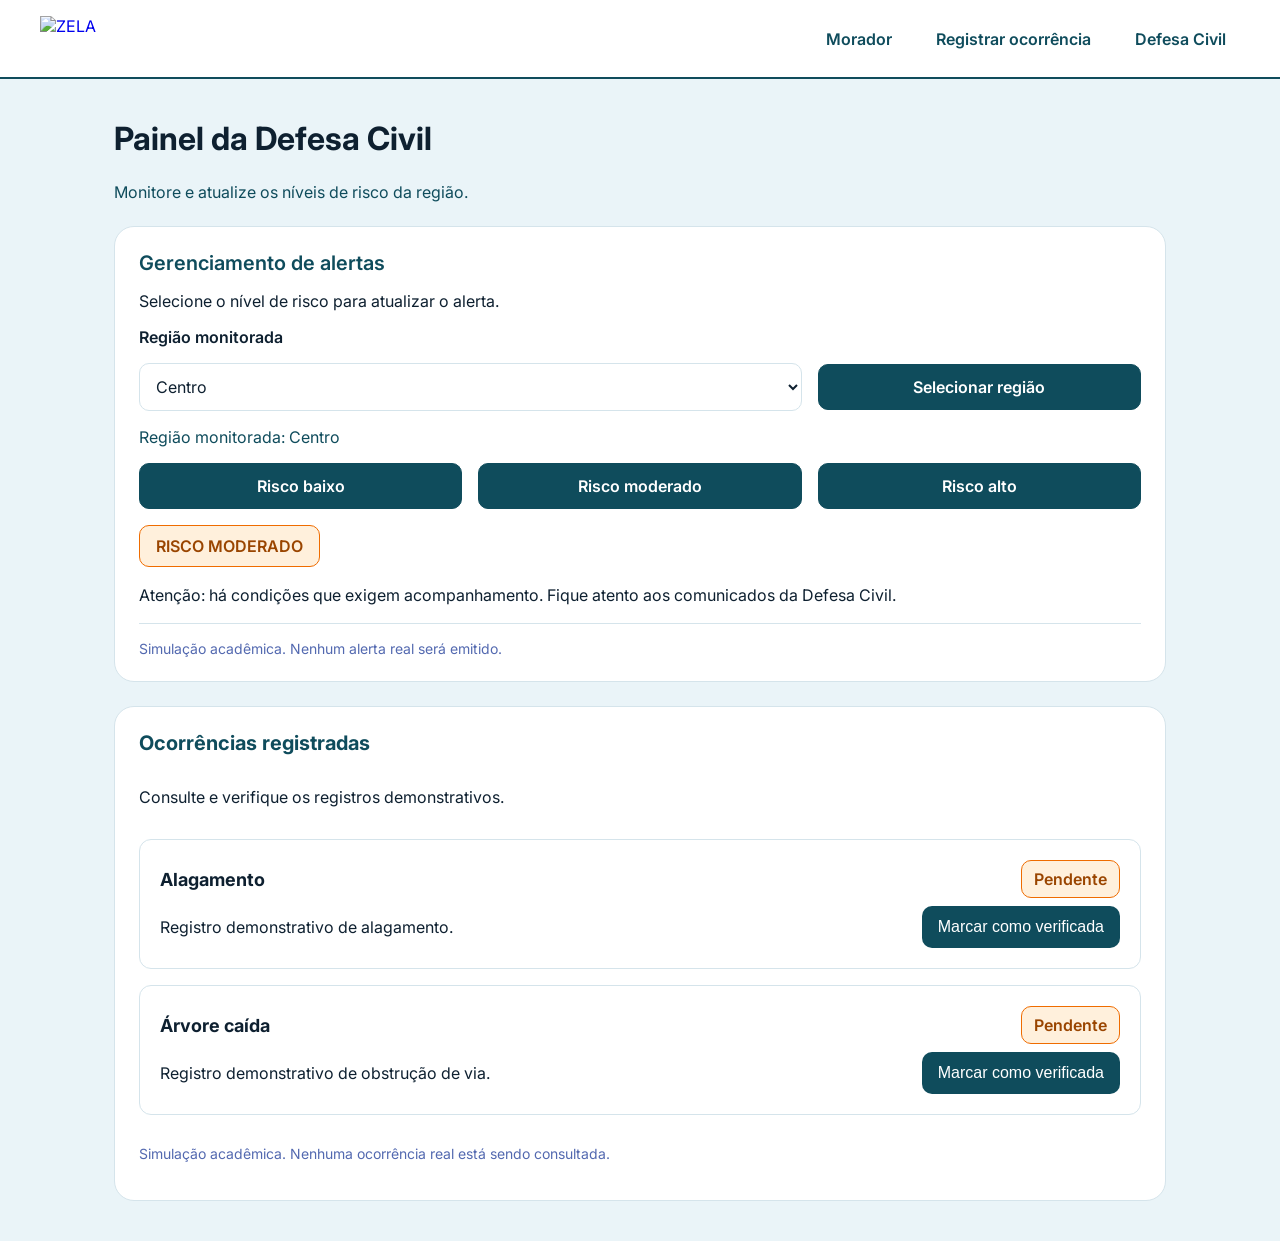
==== autoridade.html @ 5700202f "Integração inicial do formulário de ocorrência" ====
<!DOCTYPE html>
<html lang="pt-BR">
<head>
    <meta charset="UTF-8">
    <meta name="viewport" content="width=device-width, initial-scale=1.0">
    <title>ZELA - Painel da Defesa Civil</title>
    <link rel="preconnect" href="https://fonts.googleapis.com">
    <link rel="preconnect" href="https://fonts.gstatic.com" crossorigin>
    <link href="https://fonts.googleapis.com/css2?family=Inter:wght@400;500;600;700&display=swap" rel="stylesheet">
    <link rel="stylesheet" href="css/style.css">
</head>

<body>

    <header class="cabecalho">
        <a href="index.html" class="cabecalho__marca">
            <img src="img/logo-zela.png" alt="ZELA" class="cabecalho__logo">
        </a>

        <nav class="cabecalho__navegacao">
            <a href="index.html" class="cabecalho__link">Morador</a>
            <a class="cabecalho__link" href="ocorrencia.html">Registrar ocorrência</a>
            <a href="autoridade.html" class="cabecalho__link">Defesa Civil</a>
        </nav>
    </header>

    <main class="autoridade">

        <h1 class="autoridade__titulo">
            Painel da Defesa Civil
        </h1>

        <p class="autoridade__descricao">
            Monitore e atualize os níveis de risco da região.
        </p>

        <section class="gerenciamento">

            <h2 class="gerenciamento__titulo">
                Gerenciamento de alertas
            </h2>

            <p class="gerenciamento__descricao">
                Selecione o nível de risco para atualizar o alerta.
            </p>
            
            <label for="regiaoMonitorada" class="gerenciamento__rotulo">
                Região monitorada
            </label>

            <select id="regiaoMonitorada" class="gerenciamento__selecao">
                <option value="Centro">Centro</option>
                <option value="Zona Norte">Zona Norte</option>
                <option value="Zona Sul">Zona Sul</option>
            </select>

            <button type="button" class="gerenciamento__botao gerenciamento__confirmar" onclick="atualizarRegiao()">
                Selecionar região
            </button>

            <p id="mensagemRegiao" class="gerenciamento__regiao">
                Região monitorada: Centro
            </p>

            <button type="button" class="gerenciamento__botao" onclick="selecionarRisco('baixo')">
                Risco baixo
            </button>

            <button type="button" class="gerenciamento__botao" onclick="selecionarRisco('moderado')">
                Risco moderado
            </button>

            <button type="button" class="gerenciamento__botao" onclick="selecionarRisco('alto')">
                Risco alto
            </button>

            <p id="nivelRiscoAutoridade" class="gerenciamento__nivel">
                RISCO MODERADO
            </p>

            <p id="mensagemAlertaAutoridade" class="gerenciamento__mensagem">
                Atenção: há condições que exigem acompanhamento.
                Fique atento aos comunicados da Defesa Civil.
            </p>

            <p class="gerenciamento__aviso">
                Simulação acadêmica. Nenhum alerta real será emitido.
            </p>
        </section>

        <section class="ocorrencias">
            <h2>Ocorrências registradas</h2>
            <p>Consulte e verifique os registros demonstrativos.</p>

            <article class="ocorrencias__item">
                <h3>Alagamento</h3>

                <p id="statusOcorrencia1" class="ocorrencias__status ocorrencias__status--pendente">
                    Pendente
                </p>

                <p class="ocorrencias__descricao">
                Registro demonstrativo de alagamento.
                </p>

                <button id="botaoOcorrencia1" class="ocorrencias__botao" type="button"
                onclick="verificarOcorrencia(1)">
                    Marcar como verificada
                </button>
            </article>

            <article class="ocorrencias__item">
                <h3>Árvore caída</h3>

                <p id="statusOcorrencia2" class="ocorrencias__status ocorrencias__status--pendente">
                    Pendente
                </p>

                <p class="ocorrencias__descricao">
                    Registro demonstrativo de obstrução de via.
                </p>

                <button id="botaoOcorrencia2" class="ocorrencias__botao" type="button"
                onclick="verificarOcorrencia(2)">
                    Marcar como verificada
                </button>
            </article>

            <p class="ocorrencias__aviso">
                Simulação acadêmica. Nenhuma ocorrência real está sendo consultada.
            </p>
        </section>

    </main>

<script src="js/autoridade.js"></script>


</body>
</html>
---- css/style.css ----
* {
    box-sizing: border-box;
}

body {
    margin: 0;
    background: #EAF4F8;
    color: #0E2030;
    font-family: 'Inter', Arial, sans-serif;
}

/* CABEÇALHO */

.cabecalho {
    display: flex;
    align-items: center;
    justify-content: space-between;
    padding: 16px 40px;
    background: #FFFFFF;
    border-bottom: 2px solid #0F4C5C;
    gap: 20px;
}

.cabecalho__marca {
    display: inline-flex;
    align-items: center;
    text-decoration: none;
}

.cabecalho__logo {
    height: 45px;
    width: auto;
    display: block;
}

.cabecalho__navegacao {
    display: flex;
    align-items: center;
    gap: 16px;
}

.cabecalho__link {
    color: #0F4C5C;
    font-size: 16px;
    font-weight: 600;
    text-decoration: none;
    padding: 10px 14px;
    border-radius: 8px;
}

.cabecalho__link:hover {
    background: #EAF4F8;
}

/* DASHBOARD DO MORADOR */

.morador {
    max-width: 1100px;
    margin: 0 auto;
    padding: 40px 24px;
    display: grid;
    grid-template-columns: 1fr;
    gap: 24px;
}

.morador__titulo {
    color: #0E2030;
    font-size: 32px;
    font-weight: 700;
    margin: 0;
}

.morador__descricao {
    color: #0F4C5C;
    font-size: 16px;
    margin: 0;
}

/* ALERTA DA REGIÃO */

.alerta {
    background: #FFFFFF;
    border: 1px solid #D5E4EB;
    border-radius: 20px;
    padding: 24px;
}

.alerta__titulo {
    color: #0F4C5C;
    font-size: 20px;
    font-weight: 600;
    margin: 0 0 16px;
}

.alerta__mensagem {
    color: #0E2030;
    font-size: 16px;
    line-height: 1.5;
    margin: 0;
}

/* NÍVEL DE RISCO */

.alerta__nivel {
    display: inline-block;
    background: #FFF0DC;
    color: #9A4500;
    border: 1px solid #EF6C00;
    border-radius: 10px;
    padding: 10px 16px;
    font-size: 16px;
    font-weight: 600;
    margin: 0 0 16px;
}

.alerta__aviso {
    color: #5369B0;
    font-size: 14px;
    border-top: 1px solid #D5E4EB;
    padding-top: 16px;
    margin: 20px 0 0;
}

/* CARD DE ROTAS E ABRIGOS */

.rotas {
    display: grid;
    grid-template-columns: 2fr auto auto 2fr;
    align-items: center;
    column-gap: 16px;
    row-gap: 8px;
    background: #FFFFFF;
    border: 1px solid #D5E4EB;
    border-radius: 20px;
    padding: 24px;
}

/* TÍTULO E DESCRIÇÃO DOS ABRIGOS */

.abrigos__titulo {
    grid-column: 1;
    grid-row: 1;
    color: #0F4C5C;
    font-size: 20px;
    font-weight: 600;
    margin: 0;
}

.abrigos__descricao {
    grid-column: 1;
    grid-row: 2;
    color: #0E2030;
    font-size: 14px;
    line-height: 1.5;
    margin: 0;
}

/* BOTÕES DOS ABRIGOS */

.abrigos__botao {
    background: #EAF4F8;
    color: #0F4C5C;
    border: 1px solid #0F4C5C;
    border-radius: 10px;
    padding: 12px 20px;
    font-family: inherit;
    font-size: 16px;
    font-weight: 600;
    cursor: pointer;
}

.abrigos__botao:hover {
    background: #D5E4EB;
}

.abrigos__botao--selecionado {
    background: #0F4C5C;
    color: #FFFFFF;
}

.abrigos__botao--selecionado:hover {
    background: #0E2030;
}

#botaoAbrigoA {
    grid-column: 2;
    grid-row: 1 / 3;
}

#botaoAbrigoB {
    grid-column: 3;
    grid-row: 1 / 3;
}

/* INFORMAÇÃO DO ABRIGO SELECIONADO */

.abrigos__informacao {
    grid-column: 4;
    grid-row: 1 / 3;
    background: #EAF4F8;
    border-left: 4px solid #0F4C5C;
    border-radius: 10px;
    padding: 12px;
    color: #0E2030;
    font-size: 14px;
    line-height: 1.5;
    margin: 0;
}

/* MAPA DE ROTAS */

.mapa {
    grid-column: 1 / -1;
    border-top: 1px solid #D5E4EB;
    padding-top: 20px;
    margin-top: 16px;
}

.mapa__imagem {
    width: 100%;
    max-width: 1150px;
    display: block;
    margin: 0 auto;
    border: 1px solid #D5E4EB;
    border-radius: 16px;
    box-shadow: 0 4px 12px rgba(14, 32, 48, 0.08);
}

.mapa__aviso {
    color: #5369B0;
    font-size: 14px;
    line-height: 1.5;
    margin: 16px 0 0;
}

/* PAINEL DA DEFESA CIVIL */

.autoridade {
    max-width: 1100px;
    margin: 0 auto;
    padding: 40px 24px;
    display: grid;
    gap: 24px;
}

.autoridade__titulo {
    color: #0E2030;
    font-size: 32px;
    font-weight: 700;
    margin: 0;
}

.autoridade__descricao {
    color: #0F4C5C;
    font-size: 16px;
    margin: 0;
}

/* GERENCIAMENTO DE ALERTAS */

.gerenciamento {
    background: #FFFFFF;
    border: 1px solid #D5E4EB;
    border-radius: 20px;
    padding: 24px;

    display: grid;
    grid-template-columns: 1fr 1fr 1fr;
    gap: 16px;
    align-items: center;
}

.gerenciamento__titulo {
    color: #0F4C5C;
    font-size: 20px;
    font-weight: 600;
    margin: 0;
}

.gerenciamento__descricao {
    color: #0E2030;
    font-size: 16px;
    margin: 0;
}

.gerenciamento__rotulo {
    grid-column: 1 / -1;
    font-size: 16px;
    font-weight: 600;
    color: #0E2030;
}

.gerenciamento__selecao {
    grid-column: 1 / 3;
    padding: 12px;
    font-size: 16px;
    font-family: inherit;
    border: 1px solid #D5E4EB;
    border-radius: 10px;
    background: #FFFFFF;
    color: #0E2030;
}

.gerenciamento__confirmar {
    grid-column: 3;
}

.gerenciamento__regiao {
    grid-column: 1 / -1;
    margin: 0;
    color: #0F4C5C;
}

/* BOTÕES DE RISCO */

.gerenciamento__botao {
    background: #0F4C5C;
    color: #FFFFFF;
    border: 1px solid #0F4C5C;
    border-radius: 10px;
    padding: 12px 20px;
    font-family: inherit;
    font-size: 16px;
    font-weight: 600;
    cursor: pointer;
}

.gerenciamento__botao:hover {
    background: #0E2030;
}

/* ALERTA SELECIONADO */

.gerenciamento__nivel {
    background: #FFF0DC;
    color: #9A4500;
    border: 1px solid #EF6C00;
    border-radius: 10px;
    padding: 10px 16px;
    font-size: 16px;
    font-weight: 600;
    margin: 0;
}

.gerenciamento__mensagem {
    color: #0E2030;
    font-size: 16px;
    line-height: 1.5;
    margin: 0;
}

.gerenciamento__aviso {
    color: #5369B0;
    font-size: 14px;
    border-top: 1px solid #D5E4EB;
    padding-top: 16px;
    margin: 0;
    width: 100%;
}

.gerenciamento__titulo,
.gerenciamento__descricao,
.gerenciamento__nivel,
.gerenciamento__mensagem,
.gerenciamento__aviso {
    grid-column: 1 / -1;
}

.gerenciamento__nivel {
    justify-self: start;
}

.gerenciamento__nivel--baixo {
    background: #FFF8DB;
    color: #705400;
    border: 1px solid #F9A825;
}

.gerenciamento__nivel--moderado {
    background: #FFF0DC;
    color: #9A4500;
    border: 1px solid #EF6C00;
}

.gerenciamento__nivel--alto {
    background: #FCE8E8;
    color: #A31E1E;
    border: 1px solid #C62828;
}

/* OCORRÊNCIAS */

.ocorrencias {
    background: #FFFFFF;
    border: 1px solid #D5E4EB;
    border-radius: 20px;
    padding: 24px;

    display: grid;
    gap: 16px;
}

.ocorrencias h2 {
    color: #0F4C5C;
    font-size: 20px;
}

.ocorrencias__item {
    display: grid;
    grid-template-columns: 1fr auto;
    align-items: center;
    gap: 8px 12px;

    border: 1px solid #D5E4EB;
    border-radius: 12px;
    padding: 20px;
}

.ocorrencias__item h3 {
    font-size: 18px;
    color: #0E2030;
}

.ocorrencias__descricao {
    grid-column: 1;
    margin: 0;
}

.ocorrencias__status {
    grid-column: 2;
    padding: 8px 12px;
    border-radius: 10px;
    font-weight: 600;
    justify-self: end;
    margin: 0;
}

.ocorrencias__status--pendente {
    background: #FFF0DC;
    color: #9A4500;
    border: 1px solid #EF6C00;
}

.ocorrencias__status--verificada {
    background: #E7F5E8;
    color: #2E7D32;
    border: 1px solid #2E7D32;
}

.ocorrencias__botao {
    grid-column: 2;
    background: #0F4C5C;
    color: #FFFFFF;
    border: none;
    border-radius: 10px;
    padding: 12px 16px;
    font-size: 16px;
    cursor: pointer;
}

.ocorrencias__aviso {
    font-size: 14px;
    color: #5369B0;
}

.ocorrencias h2,
.ocorrencias__item h3 {
    margin: 0;
}

/* Páginas de ocorrência e confirmação */

.pagina {
    max-width: 1100px;
    margin: 0 auto;
    padding: 32px 16px;
    display: flex;
    flex-direction: column;
    gap: 24px;
}

.rodape {
    padding: 24px 16px;
    text-align: center;
    font-size: 14px;
    color: #0F4C5C;
}

.rodape p {
    margin: 0;
}
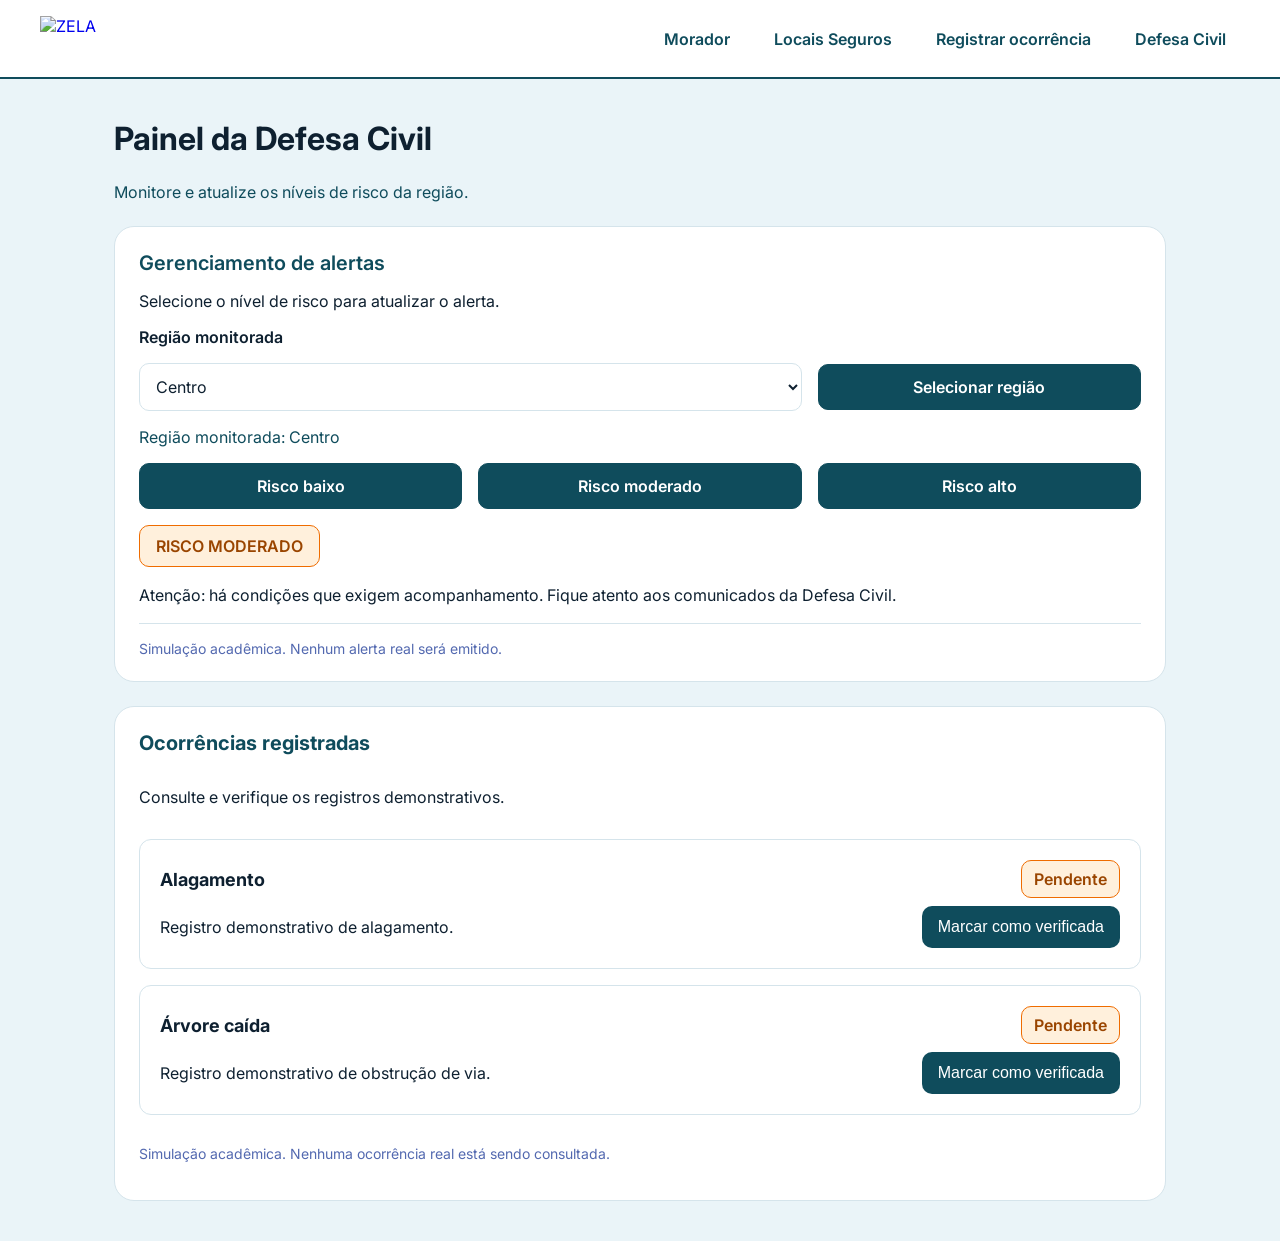
==== commit 88495f30: "Criação da página de locais seguros e atualização da navegação." ====
--- a/autoridade.html
+++ b/autoridade.html
@@ -19,8 +19,9 @@
 
         <nav class="cabecalho__navegacao">
             <a href="index.html" class="cabecalho__link">Morador</a>
+            <a href="local-seguro.html" class="cabecalho__link">Locais Seguros</a>
             <a class="cabecalho__link" href="ocorrencia.html">Registrar ocorrência</a>
-            <a href="autoridade.html" class="cabecalho__link">Defesa Civil</a>
+            <a href="autoridade.html" class="cabecalho__link" aria-current="page">Defesa Civil</a>
         </nav>
     </header>
 
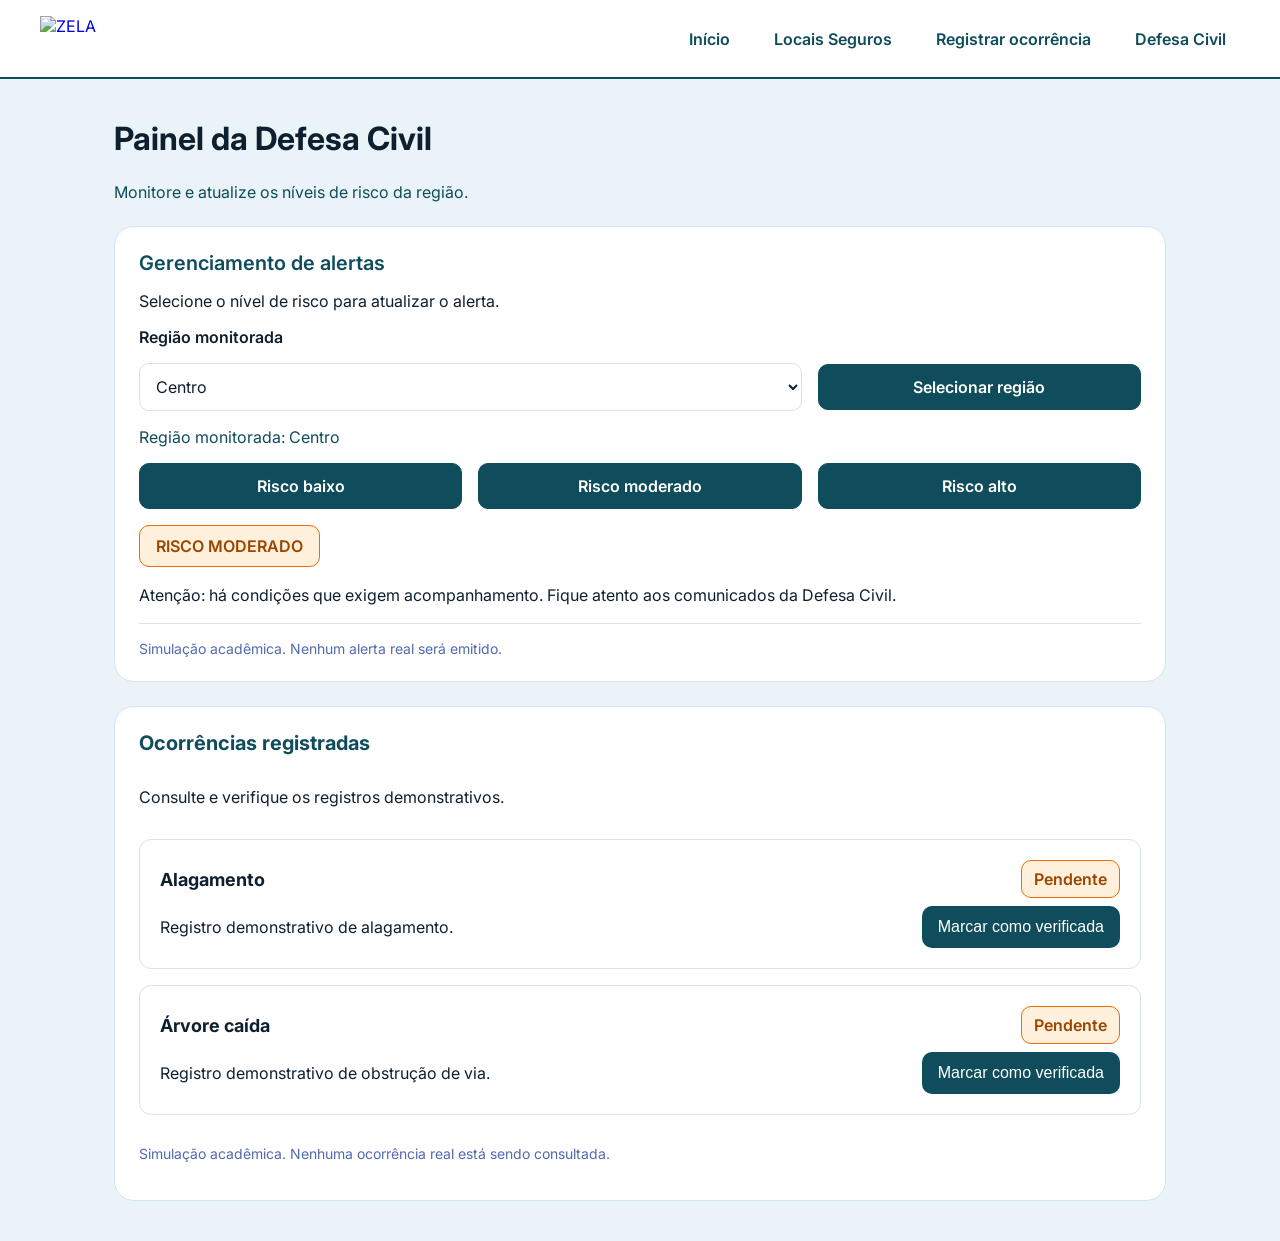
==== commit b958f898: "Integração do fluxo de locais seguros e reorganização da página inicial" ====
--- a/autoridade.html
+++ b/autoridade.html
@@ -18,7 +18,7 @@
         </a>
 
         <nav class="cabecalho__navegacao">
-            <a href="index.html" class="cabecalho__link">Morador</a>
+            <a href="index.html" class="cabecalho__link">Início</a>
             <a href="local-seguro.html" class="cabecalho__link">Locais Seguros</a>
             <a class="cabecalho__link" href="ocorrencia.html">Registrar ocorrência</a>
             <a href="autoridade.html" class="cabecalho__link" aria-current="page">Defesa Civil</a>
--- a/css/style.css
+++ b/css/style.css
@@ -122,90 +122,11 @@
     margin: 20px 0 0;
 }
 
-/* CARD DE ROTAS E ABRIGOS */
+/* Área do mapa demonstrativo */
 
 .rotas {
     display: grid;
-    grid-template-columns: 2fr auto auto 2fr;
-    align-items: center;
-    column-gap: 16px;
-    row-gap: 8px;
-    background: #FFFFFF;
-    border: 1px solid #D5E4EB;
-    border-radius: 20px;
-    padding: 24px;
-}
-
-/* TÍTULO E DESCRIÇÃO DOS ABRIGOS */
-
-.abrigos__titulo {
-    grid-column: 1;
-    grid-row: 1;
-    color: #0F4C5C;
-    font-size: 20px;
-    font-weight: 600;
-    margin: 0;
-}
-
-.abrigos__descricao {
-    grid-column: 1;
-    grid-row: 2;
-    color: #0E2030;
-    font-size: 14px;
-    line-height: 1.5;
-    margin: 0;
-}
-
-/* BOTÕES DOS ABRIGOS */
-
-.abrigos__botao {
-    background: #EAF4F8;
-    color: #0F4C5C;
-    border: 1px solid #0F4C5C;
-    border-radius: 10px;
-    padding: 12px 20px;
-    font-family: inherit;
-    font-size: 16px;
-    font-weight: 600;
-    cursor: pointer;
-}
-
-.abrigos__botao:hover {
-    background: #D5E4EB;
-}
-
-.abrigos__botao--selecionado {
-    background: #0F4C5C;
-    color: #FFFFFF;
-}
-
-.abrigos__botao--selecionado:hover {
-    background: #0E2030;
-}
-
-#botaoAbrigoA {
-    grid-column: 2;
-    grid-row: 1 / 3;
-}
-
-#botaoAbrigoB {
-    grid-column: 3;
-    grid-row: 1 / 3;
-}
-
-/* INFORMAÇÃO DO ABRIGO SELECIONADO */
-
-.abrigos__informacao {
-    grid-column: 4;
-    grid-row: 1 / 3;
-    background: #EAF4F8;
-    border-left: 4px solid #0F4C5C;
-    border-radius: 10px;
-    padding: 12px;
-    color: #0E2030;
-    font-size: 14px;
-    line-height: 1.5;
-    margin: 0;
+    grid-template-columns: 1fr;
 }
 
 /* MAPA DE ROTAS */
@@ -490,3 +411,129 @@
 .rodape p {
     margin: 0;
 }
+
+/* Consulta de locais seguros */
+
+.consulta {
+    background: #FFFFFF;
+    border: 1px solid #D5E4EB;
+    border-radius: 20px;
+    padding: 24px;
+
+    display: grid;
+    grid-template-columns: 1fr 1fr;
+    gap: 16px;
+}
+
+.consulta__titulo,
+.consulta__descricao {
+    grid-column: 1 / -1;
+}
+
+.consulta__titulo {
+    font-size: 20px;
+    color: #0F4C5C;
+    margin: 0;
+}
+
+.consulta__descricao {
+    margin: 0;
+    color: #0E2030;
+}
+
+.consulta__botao {
+    grid-column: 1 / -1;
+    justify-self: start;
+}
+
+.consulta__resultado {
+    grid-column: 1 / -1;
+    margin: 0;
+    margin-top: 12px;
+    color: #2E7D32;
+    font-size: 16px;
+    font-weight: 600;
+}
+
+.consulta__resultado:empty {
+    display: none;
+}
+
+/* Mapa integrado ao card de consulta */
+
+.consulta .rotas--consulta {
+    grid-column: 1 / -1;
+}
+
+/* Oculta o mapa antes da consulta */
+
+.rotas--consulta.rotas--ocultas {
+    display: none;
+}
+
+/* ACESSOS DO DASHBOARD */
+
+.acessos {
+    display: flex;
+    flex-direction: column;
+    gap: 20px;
+}
+
+.acessos__titulo {
+    color: #0F4C5C;
+    font-size: 20px;
+    margin: 0;
+}
+
+.acessos__lista {
+    display: grid;
+    grid-template-columns: repeat(3, 1fr);
+    gap: 16px;
+}
+
+.acessos__card {
+    background: #FFFFFF;
+    border: 1px solid #D5E4EB;
+    border-radius: 20px;
+    padding: 24px;
+
+    display: flex;
+    flex-direction: column;
+    align-items: flex-start;
+    gap: 16px;
+}
+
+.acessos__card h3 {
+    color: #0F4C5C;
+    font-size: 18px;
+    margin: 0;
+}
+
+.acessos__card p {
+    color: #0E2030;
+    font-size: 14px;
+    line-height: 1.5;
+    margin: 0;
+    flex: 1;
+}
+
+.acessos__botao {
+    background: #0F4C5C;
+    color: #FFFFFF;
+    border-radius: 10px;
+    padding: 12px 16px;
+
+    text-decoration: none;
+    font-size: 14px;
+    font-weight: 600;
+}
+
+.acessos__botao:hover {
+    background: #0E2030;
+}
+
+.acessos__botao:focus-visible {
+    outline: 3px solid #6B7FCB;
+    outline-offset: 3px;
+}
+
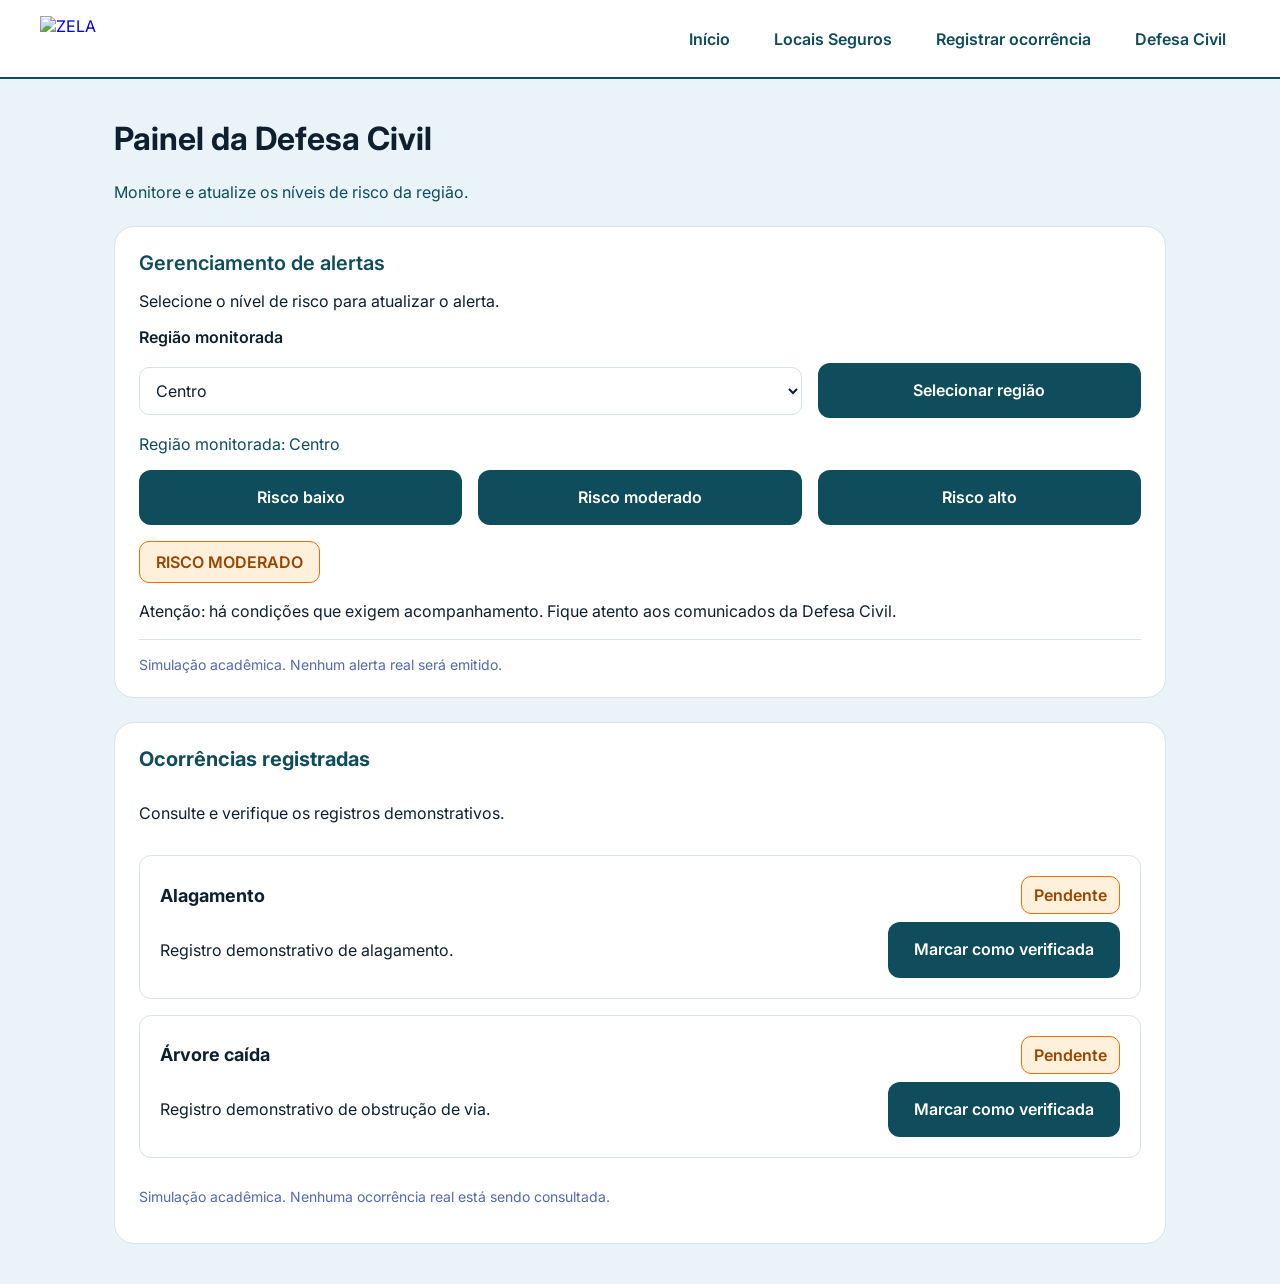
==== commit 64f607c3: "Integração dos componentes e finalização dos três fluxos Integração das Frentes A, B, C e D. Reorgan" ====
--- a/autoridade.html
+++ b/autoridade.html
@@ -8,6 +8,7 @@
     <link rel="preconnect" href="https://fonts.gstatic.com" crossorigin>
     <link href="https://fonts.googleapis.com/css2?family=Inter:wght@400;500;600;700&display=swap" rel="stylesheet">
     <link rel="stylesheet" href="css/style.css">
+    <link rel="stylesheet" href="css/componentes.css">
 </head>
 
 <body>
@@ -55,27 +56,27 @@
                 <option value="Zona Sul">Zona Sul</option>
             </select>
 
-            <button type="button" class="gerenciamento__botao gerenciamento__confirmar" onclick="atualizarRegiao()">
+            <button type="button" class="botao botao--primario gerenciamento__confirmar" onclick="atualizarRegiao()">
                 Selecionar região
             </button>
 
-            <p id="mensagemRegiao" class="gerenciamento__regiao">
+            <p id="mensagemRegiao" class="gerenciamento__regiao" aria-live="polite">
                 Região monitorada: Centro
             </p>
 
-            <button type="button" class="gerenciamento__botao" onclick="selecionarRisco('baixo')">
+            <button type="button" class="botao botao--primario" onclick="selecionarRisco('baixo')">
                 Risco baixo
             </button>
 
-            <button type="button" class="gerenciamento__botao" onclick="selecionarRisco('moderado')">
+            <button type="button" class="botao botao--primario" onclick="selecionarRisco('moderado')">
                 Risco moderado
             </button>
 
-            <button type="button" class="gerenciamento__botao" onclick="selecionarRisco('alto')">
+            <button type="button" class="botao botao--primario" onclick="selecionarRisco('alto')">
                 Risco alto
             </button>
 
-            <p id="nivelRiscoAutoridade" class="gerenciamento__nivel">
+            <p id="nivelRiscoAutoridade" class="gerenciamento__nivel" aria-live="polite">
                 RISCO MODERADO
             </p>
 
@@ -93,10 +94,10 @@
             <h2>Ocorrências registradas</h2>
             <p>Consulte e verifique os registros demonstrativos.</p>
 
-            <article class="ocorrencias__item">
+            <article class="ocorrencias__item" id="cardOcorrencia1">
                 <h3>Alagamento</h3>
 
-                <p id="statusOcorrencia1" class="ocorrencias__status ocorrencias__status--pendente">
+                <p id="statusOcorrencia1" class="ocorrencias__status ocorrencias__status--pendente" aria-live="polite">
                     Pendente
                 </p>
 
@@ -104,16 +105,16 @@
                 Registro demonstrativo de alagamento.
                 </p>
 
-                <button id="botaoOcorrencia1" class="ocorrencias__botao" type="button"
+                <button id="botaoOcorrencia1" class="botao botao--primario ocorrencias__botao" type="button"
                 onclick="verificarOcorrencia(1)">
                     Marcar como verificada
                 </button>
             </article>
 
-            <article class="ocorrencias__item">
+            <article class="ocorrencias__item" id="cardOcorrencia2">
                 <h3>Árvore caída</h3>
 
-                <p id="statusOcorrencia2" class="ocorrencias__status ocorrencias__status--pendente">
+                <p id="statusOcorrencia2" class="ocorrencias__status ocorrencias__status--pendente" aria-live="polite">
                     Pendente
                 </p>
 
@@ -121,7 +122,7 @@
                     Registro demonstrativo de obstrução de via.
                 </p>
 
-                <button id="botaoOcorrencia2" class="ocorrencias__botao" type="button"
+                <button id="botaoOcorrencia2" class="botao botao--primario ocorrencias__botao" type="button"
                 onclick="verificarOcorrencia(2)">
                     Marcar como verificada
                 </button>
--- a/css/style.css
+++ b/css/style.css
@@ -53,6 +53,14 @@
     background: #EAF4F8;
 }
 
+/* Acessibilidade - Foco na navegação pelo teclado */
+
+.cabecalho__marca:focus-visible,
+.cabecalho__link:focus-visible {
+    outline: 3px solid #6B7FCB;
+    outline-offset: 3px;
+}
+
 /* DASHBOARD DO MORADOR */
 
 .morador {
@@ -84,6 +92,12 @@
     border: 1px solid #D5E4EB;
     border-radius: 20px;
     padding: 24px;
+}
+
+/* Destaque visual para o risco moderado */
+
+.alerta--moderado {
+    border-left: 4px solid #EF6C00;
 }
 
 .alerta__titulo {
@@ -233,24 +247,6 @@
     color: #0F4C5C;
 }
 
-/* BOTÕES DE RISCO */
-
-.gerenciamento__botao {
-    background: #0F4C5C;
-    color: #FFFFFF;
-    border: 1px solid #0F4C5C;
-    border-radius: 10px;
-    padding: 12px 20px;
-    font-family: inherit;
-    font-size: 16px;
-    font-weight: 600;
-    cursor: pointer;
-}
-
-.gerenciamento__botao:hover {
-    background: #0E2030;
-}
-
 /* ALERTA SELECIONADO */
 
 .gerenciamento__nivel {
@@ -337,6 +333,12 @@
     border-radius: 12px;
     padding: 20px;
 }
+/* Destaca uma ocorrência quando ela é verificada. */
+
+.ocorrencias__item--verificada {
+    background-color: #F1F8F2;
+    border: 2px solid #2E7D32;
+}
 
 .ocorrencias__item h3 {
     font-size: 18px;
@@ -371,13 +373,6 @@
 
 .ocorrencias__botao {
     grid-column: 2;
-    background: #0F4C5C;
-    color: #FFFFFF;
-    border: none;
-    border-radius: 10px;
-    padding: 12px 16px;
-    font-size: 16px;
-    cursor: pointer;
 }
 
 .ocorrencias__aviso {
@@ -517,23 +512,107 @@
     flex: 1;
 }
 
-.acessos__botao {
-    background: #0F4C5C;
-    color: #FFFFFF;
-    border-radius: 10px;
-    padding: 12px 16px;
-
-    text-decoration: none;
-    font-size: 14px;
-    font-weight: 600;
-}
-
-.acessos__botao:hover {
-    background: #0E2030;
-}
-
-.acessos__botao:focus-visible {
-    outline: 3px solid #6B7FCB;
-    outline-offset: 3px;
-}
-
+
+/* RESPONSIVIDADE - TELAS MENORES */
+
+@media (max-width: 768px) {
+
+    /* Cabeçalho */
+
+    .cabecalho {
+        flex-direction: column;
+        align-items: flex-start;
+        padding: 16px;
+        gap: 12px;
+    }
+
+    .cabecalho__navegacao {
+        width: 100%;
+        flex-wrap: wrap;
+        gap: 8px;
+    }
+
+    .cabecalho__link {
+        font-size: 14px;
+        padding: 8px 10px;
+    }
+
+    /* Página Início */
+
+    .morador {
+        padding: 24px 16px;
+        gap: 20px;
+    }
+
+    .morador__titulo {
+        font-size: 28px;
+    }
+
+    .acessos__lista {
+        grid-template-columns: 1fr;
+    }
+
+    .acessos__card {
+        padding: 20px;
+    }
+
+    
+/* RESPONSIVIDADE - DEFESA CIVIL */
+
+/* Ajusta os espaçamentos da página */
+
+    .autoridade {
+    padding: 24px 16px;
+    gap: 20px;
+    }
+
+    .autoridade__titulo {
+    font-size: 28px;
+    }
+
+/* Gerenciamento de alertas em uma coluna */
+
+    .gerenciamento {
+    grid-template-columns: 1fr;
+    padding: 20px 16px;
+    }
+
+    .gerenciamento__selecao {
+    grid-column: 1;
+    width: 100%;
+    min-width: 0;
+    }
+
+    .gerenciamento__confirmar {
+    grid-column: 1;
+    }
+
+    .gerenciamento > .botao {
+    width: 100%;
+    }
+
+/* Cards de ocorrências em uma coluna */
+
+    .ocorrencias {
+    padding: 20px 16px;
+    }
+
+    .ocorrencias__item {
+    grid-template-columns: 1fr;
+    padding: 16px;
+    }
+
+    .ocorrencias__status {
+    grid-column: 1;
+    justify-self: start;
+    }
+
+    .ocorrencias__descricao {
+    grid-column: 1;
+    }
+
+    .ocorrencias__botao {
+    grid-column: 1;
+    width: 100%;
+    }
+}
--- a/css/componentes.css
+++ b/css/componentes.css
@@ -0,0 +1,471 @@
+/*botões, campos, seleção, card e banners, com os estados*/
+
+.botao {
+    display: inline-block;       
+    font-family: inherit;         
+    font-size: 16px;          
+    font-weight: 600;
+    line-height: 1.2;
+    text-align: center;
+    text-decoration: none;        
+    padding: 16px 24px;          
+    border: 2px solid transparent;
+    border-radius: 12px;           
+    cursor: pointer;
+}
+
+.botao--primario {
+    background-color: #0F4C5C;
+    color: #FFFFFF;
+}
+
+.botao--primario:hover {
+    background-color: #0E2030;
+}
+
+.botao--secundario {
+    background-color: #FFFFFF;
+    border-color: #0F4C5C;
+    color: #0F4C5C;
+}
+
+.botao--secundario:hover {
+    background-color: #EAF4F8;
+}
+
+.botao--emergencia {
+    background-color: #C62828;
+    color: #FFFFFF;
+    font-size: 18px;            
+}
+
+.botao--emergencia:hover {
+    border-color: #0E2030;
+}
+
+/* ERROR */
+.botao--erro {
+    background-color: #FFFFFF;
+    border-color: #C62828;
+    color: #C62828;
+}
+
+.botao--erro:hover {
+    background-color: #EAF4F8;
+}
+
+/* FOCUS */
+.botao:focus {
+    outline: 3px solid #6B7FCB;
+    outline-offset: 4px;
+}
+
+/* ACTIVE */
+.botao:active {
+    transform: scale(0.96);
+}
+
+/* DISABLED */
+
+.botao:disabled {
+    opacity: 0.5;
+    cursor: not-allowed;
+    transform: none;
+}
+
+.botao--primario:disabled:hover {
+    background-color: #0F4C5C;
+}
+
+.botao--secundario:disabled:hover {
+    background-color: #FFFFFF;
+}
+
+.botao--emergencia:disabled:hover {
+    border-color: transparent;
+}
+
+.botao--erro:disabled:hover {
+    background-color: #FFFFFF;
+}
+
+
+/* ---------- LINK SIMPLES ---------- */
+
+.link {
+    color: #0F4C5C;
+    font-weight: 600;
+}
+
+.link:hover {
+    color: #0E2030;
+}
+
+.link:focus {
+    outline: 3px solid #6B7FCB;
+    outline-offset: 2px;
+}
+
+/* ---------- FORMULÁRIO ---------- */
+
+.formulario {
+    background-color: #FFFFFF;
+    border: 2px solid #0F4C5C;     
+    border-radius: 24px;        
+    padding: 32px 24px;
+    display: flex;
+    flex-direction: column;
+    gap: 24px;
+}
+
+.formulario__titulo {
+    font-size: 40px;
+    font-weight: 700;
+    line-height: 1.2;
+    margin: 0;
+}
+
+.formulario__subtitulo {
+    color: #0F4C5C;
+    margin: 0;
+}
+
+.formulario__acoes {
+    display: flex;
+    flex-wrap: wrap;
+    justify-content: space-between;
+    gap: 16px;
+}
+
+.formulario__erro-geral {
+    color: #C62828;
+    font-size: 14px;
+    font-weight: 600;
+    margin: 0;
+}
+
+/* ---------- GRUPO DE CAMPOS (fieldset) ---------- */
+
+.grupo {
+    border: 2px solid #6B7FCB;
+    border-radius: 16px;
+    padding: 16px;
+    margin: 0;
+    min-width: 0;      
+    display: flex;
+    flex-direction: column;
+    gap: 16px;
+}
+
+.grupo__titulo {
+    font-size: 20px;             
+    font-weight: 600;
+    color: #0F4C5C;
+    padding: 0 8px;
+}
+
+/* ---------- SELEÇÃO EM CARDS  ---------- */
+
+.opcoes {
+    display: grid;
+    grid-template-columns: repeat(3, 1fr);    
+    gap: 8px;
+}
+
+.opcao {
+    display: flex;
+    align-items: center;
+    border: 2px solid #6B7FCB;
+    border-radius: 12px;
+    background-color: #FFFFFF;
+}
+
+.opcao__entrada {
+    margin: 0 0 0 16px;      
+    width: 20px;
+    height: 20px;
+    flex-shrink: 0;      
+}
+
+.opcao__rotulo {
+    flex: 1;            
+    padding: 16px 16px 16px 8px;
+    cursor: pointer;
+}
+
+/* HOVER */
+.opcao:hover {
+    border-color: #0F4C5C;
+}
+
+/* FOCUS */
+.opcao:has(.opcao__entrada:focus) {
+    outline: 3px solid #6B7FCB;
+    outline-offset: 2px;
+}
+
+/* ACTIVE (selecionado) */
+.opcao:has(.opcao__entrada:checked) {
+    border-color: #0F4C5C;
+    background-color: #EAF4F8;
+    font-weight: 600;
+}
+
+/* DISABLED */
+.opcao:has(.opcao__entrada:disabled) {
+    opacity: 0.5;
+    cursor: not-allowed;
+}
+
+/* ERROR */
+.grupo--erro {
+    border-color: #C62828;
+}
+
+.grupo--erro .opcao {
+    border-color: #C62828;
+}
+
+/* ---------- CAMPO DE TEXTO ---------- */
+
+.campo {
+    display: flex;
+    flex-direction: column;
+    gap: 8px;
+}
+
+.campo__rotulo {
+    font-weight: 600;
+}
+
+.campo__entrada {
+    font-family: inherit;
+    font-size: 16px;
+    color: #0E2030;
+    padding: 16px;
+    border: 2px solid #6B7FCB;
+    border-radius: 12px;
+    background-color: #FFFFFF;
+    width: 100%;
+}
+
+.campo__entrada--longa {
+    height: 120px;
+    resize: vertical;       
+}
+
+/* HOVER */
+.campo__entrada:hover {
+    border-color: #0F4C5C;
+}
+
+/* FOCUS */
+.campo__entrada:focus {
+    border-color: #0F4C5C;
+    outline: 3px solid #6B7FCB;
+    outline-offset: 2px;
+}
+
+/* ACTIVE */
+.campo__entrada:active {
+    background-color: #EAF4F8;
+}
+
+/* DISABLED */
+.campo__entrada:disabled {
+    background-color: #EAF4F8;
+    opacity: 0.6;
+    cursor: not-allowed;
+}
+
+/* ERROR */
+.campo--erro .campo__entrada {
+    border-color: #C62828;
+}
+
+/* Corrige o hover para não reagir quando o campo está desabilitado */
+.campo__entrada:disabled:hover {
+    border-color: #6B7FCB;
+}
+
+/* ERROR: também reage ao aria-invalid */
+.campo__entrada[aria-invalid="true"] {
+    border-color: #C62828;
+}
+
+/* ---------- CAMPO DE SELEÇÃO ---------- */
+
+.campo__selecao {
+    cursor: pointer;
+}
+
+/* ACTIVE: lista aberta */
+.campo__selecao:active {
+    border-color: #0F4C5C;
+}
+
+.campo__ajuda {
+    font-size: 14px;          
+    color: #0F4C5C;
+    margin: 0;
+}
+
+.campo__erro {
+    font-size: 14px;
+    font-weight: 600;
+    color: #C62828;
+    margin: 0;
+}
+
+.campo__erro:empty,
+.formulario__erro-geral:empty {
+    display: none;
+}
+
+.campo__arquivo {
+    font-family: inherit;
+    font-size: 14px;
+}
+
+.campo__arquivo:focus {
+    outline: 3px solid #6B7FCB;
+    outline-offset: 2px;
+}
+
+/* ---------- BANNER DE FEEDBACK (confirmação) ---------- */
+
+.banner {
+    background-color: #FFFFFF;
+    border-radius: 24px;
+    padding: 32px 24px;
+    display: flex;
+    flex-direction: column;
+    align-items: center;
+    gap: 16px;
+    text-align: center;
+}
+
+.banner--sucesso {
+    border: 2px solid #2E7D32;     
+}
+
+.banner__icone {
+    display: flex;
+    justify-content: center;
+    align-items: center;
+    width: 64px;
+    height: 64px;
+    margin: 0;
+    border-radius: 50%;
+    background-color: #E7F5E8;
+    color: #2E7D32;
+    font-size: 32px;
+    font-weight: 700;
+}
+
+.banner__titulo {
+    font-size: 40px;
+    font-weight: 700;
+    line-height: 1.2;
+    color: #2E7D32;    
+    margin: 0;
+}
+
+.banner__mensagem {
+    margin: 0;
+}
+
+.banner__aviso {
+    font-size: 14px;
+    color: #0F4C5C;
+    margin: 0;
+}
+
+.banner__acoes {
+    display: flex;
+    flex-direction: column;
+    align-items: center;
+    gap: 16px;
+}
+
+/* Organização do campo de localização */
+
+.local__linha {
+    display: grid;
+    grid-template-columns: 2fr 1fr;
+    gap: 16px;
+    align-items: start;
+}
+
+.local__botao {
+    margin-top: 28px;
+}
+
+/* RESPONSIVIDADE DO FORMULÁRIO */
+
+@media (max-width: 768px) {
+
+    /* Formulário mais compacto no celular */
+
+    .formulario {
+        padding: 24px 16px;
+    }
+
+    .formulario__titulo {
+        font-size: 28px;
+    }
+
+    .grupo {
+        padding: 12px;
+    }
+
+    /* Organiza as opções de ocorrência em uma coluna */
+
+    .opcoes {
+        grid-template-columns: 1fr;
+    }
+
+    /* Coloca o botão de localização abaixo do endereço */
+
+    .local__linha {
+        grid-template-columns: 1fr;
+    }
+
+    .local__botao {
+        margin-top: 0;
+    }
+
+    /* Organiza os botões finais um abaixo do outro */
+
+    .formulario__acoes {
+        flex-direction: column;
+    }
+
+    .formulario__acoes .botao {
+        width: 100%;
+    }
+
+    /* Evita que o campo de foto ultrapasse a largura */
+
+    .campo__arquivo {
+        max-width: 100%;
+    }
+
+    /* Responsividade da página de confirmação */
+
+    .banner {
+    padding: 24px 16px;
+    }
+
+    .banner__titulo {
+    font-size: 28px;
+    }
+
+    .banner__acoes {
+    width: 100%;
+    }
+
+    .banner__acoes .botao {
+    width: 100%;
+    }
+}
